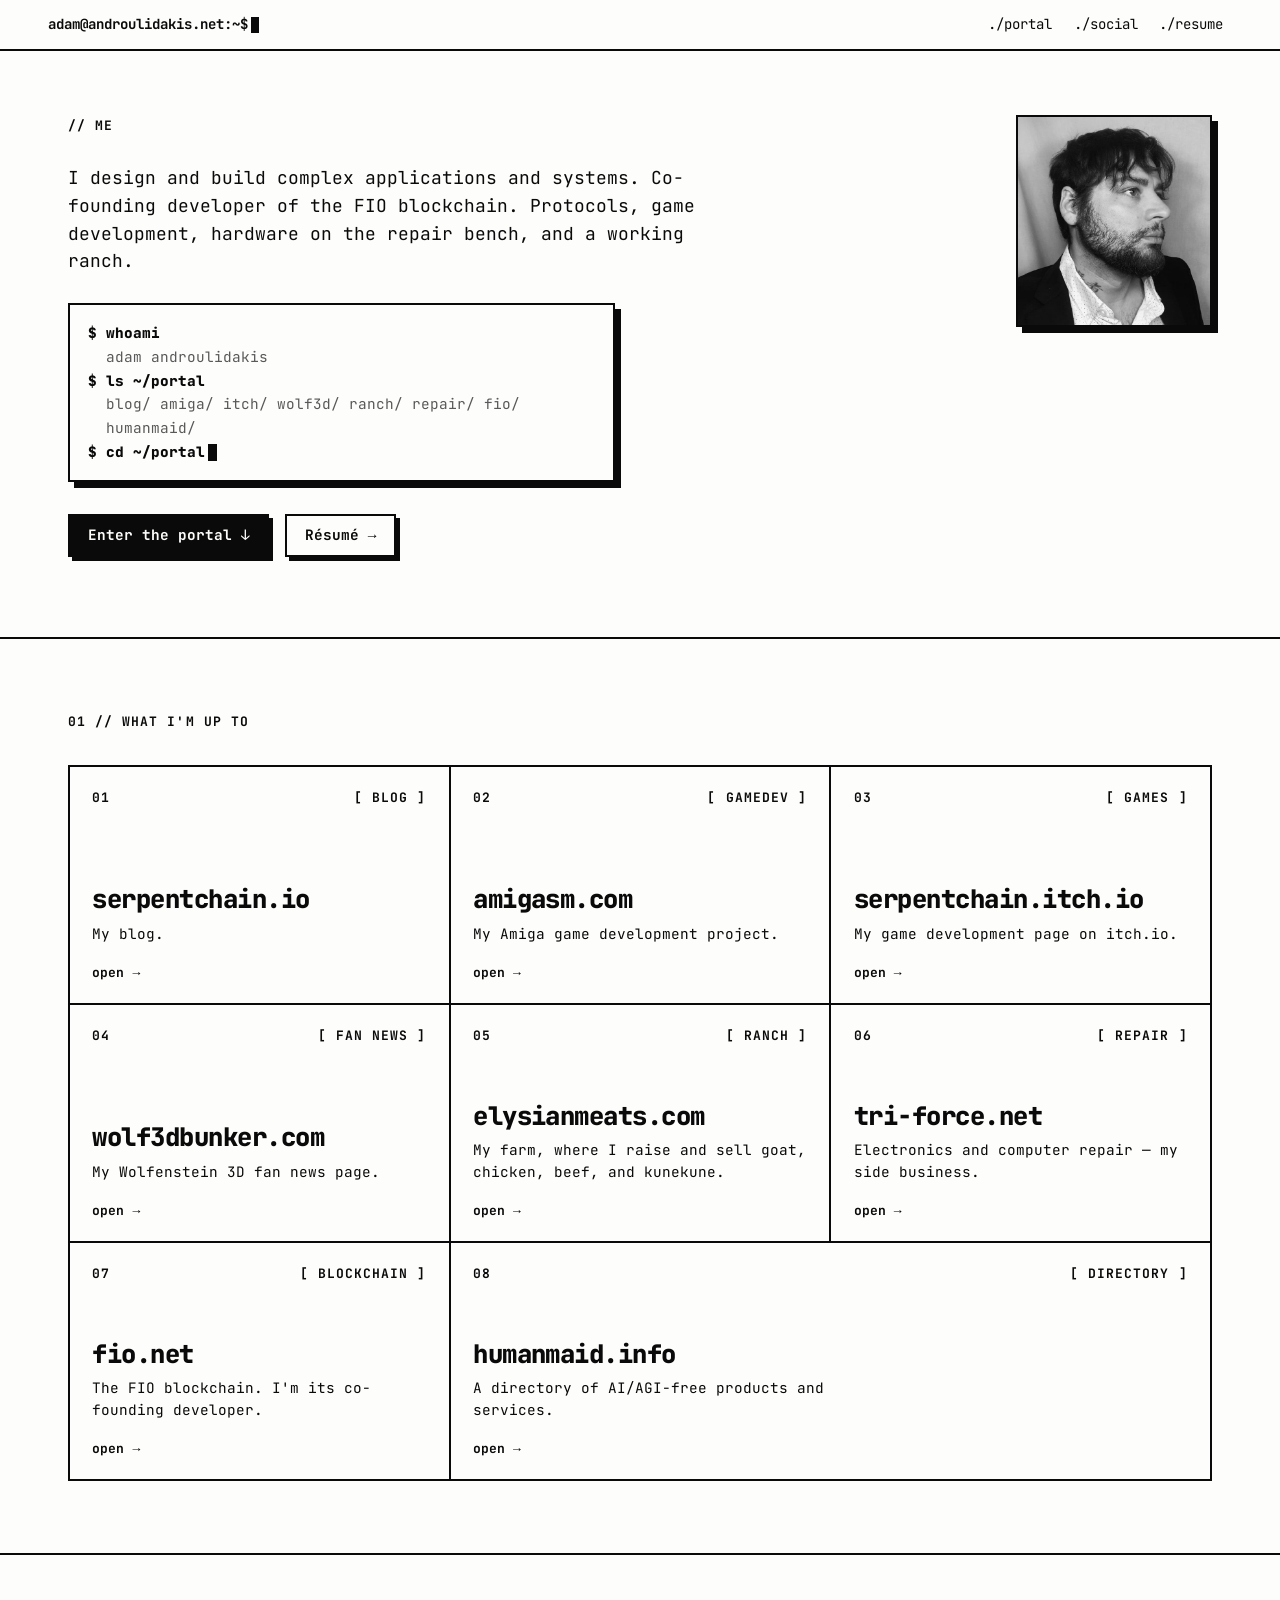
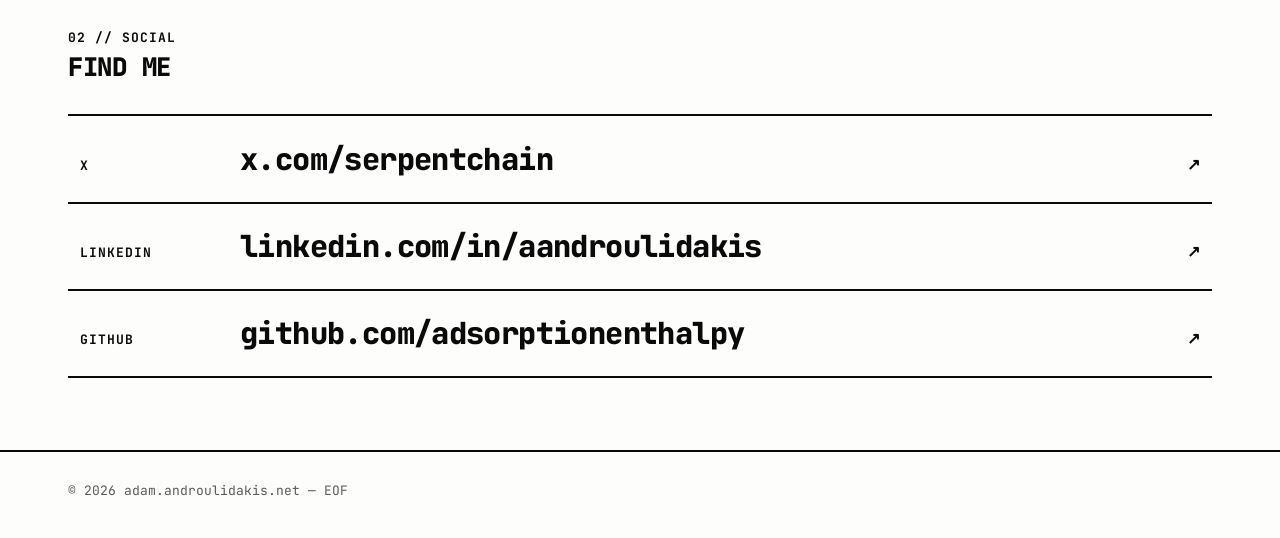
==== index.html @ 2fbc38a6 "Initial commit" ====
<!doctype html>
<html lang="en">

<head>
  <meta charset="utf-8">
  <meta name="viewport" content="width=device-width, initial-scale=1">
  <title>Adam Androulidakis</title>
  <meta name="description"
    content="Adam Androulidakis — programmer in Colorado. Blockchain protocols, game development, research, electronics repair, farming.">
  <link rel="canonical" href="https://adam.androulidakis.net/">
  <meta property="og:title" content="Adam Androulidakis">
  <meta property="og:description"
    content="Programmer. Blockchain protocols, game development, electronics repair, farming.">
  <meta property="og:type" content="website">
  <meta property="og:url" content="https://adam.androulidakis.net/">
  <link rel="icon" href="assets/favicon.svg" type="image/svg+xml">
  <link rel="preload" href="assets/fonts/jetbrains-mono-latin-wght.woff2" as="font" type="font/woff2" crossorigin>
  <link rel="stylesheet" href="assets/css/style.css">
</head>

<body>
  <a class="skip" href="#main">Skip to content</a>

  <header class="bar">
    <a class="bar__id" href="./" aria-label="Adam Androulidakis — home">adam@androulidakis.net:~$<span class="cursor"
        aria-hidden="true"></span></a>
    <nav aria-label="Primary">
      <a href="#portal">./portal</a>
      <a href="#social">./social</a>
      <a href="resume.html">./resume</a>
    </nav>
  </header>

  <main id="main">
    <section class="hero">
      <div class="wrap hero__grid">
        <div class="hero__head">
          <p class="kicker">// Me</p>
        </div>

        <figure class="photo portrait">
          <div class="photo__frame">
            <img src="pics/adam4-bw.jpg" width="192" height="208" alt="Portrait of Adam Androulidakis in profile">
          </div>
        </figure>

        <div class="hero__copy">
          <p class="lede">I design and build complex applications and systems. Co-founding developer of the FIO
            blockchain. Protocols, game development, hardware on the repair bench, and a working ranch.</p>

          <div class="term">
            <p class="cmd">whoami</p>
            <p class="out">adam androulidakis</p>
            <p class="cmd">ls ~/portal</p>
            <p class="out">blog/ amiga/ itch/ wolf3d/ ranch/ repair/ fio/ humanmaid/</p>
            <p class="cmd">cd ~/portal<span class="cursor" aria-hidden="true"></span></p>
          </div>

          <div class="actions">
            <a class="btn btn--solid" href="#portal">Enter the portal ↓</a>
            <a class="btn" href="resume.html">Résumé →</a>
          </div>
        </div>
      </div>
    </section>

    <section class="section" id="portal">
      <div class="wrap">
        <header class="section__head">
          <p data-scramble class="kicker">01 // What I'm up to</p>
        </header>

        <ul class="portal">
          <li>
            <a class="gate" href="https://serpentchain.io" target="_blank" rel="noopener">
              <span class="gate__top"><span>01</span><span>[ blog ]</span></span>
              <span class="gate__host">serpentchain.io</span>
              <span class="gate__desc">My blog.</span>
              <span class="gate__go">open</span>
            </a>
          </li>
          <li>
            <a class="gate" href="https://amigasm.com" target="_blank" rel="noopener">
              <span class="gate__top"><span>02</span><span>[ gamedev ]</span></span>
              <span class="gate__host">amigasm.com</span>
              <span class="gate__desc">My Amiga game development project.</span>
              <span class="gate__go">open</span>
            </a>
          </li>
          <li>
            <a class="gate" href="https://serpentchain.itch.io" target="_blank" rel="noopener">
              <span class="gate__top"><span>03</span><span>[ games ]</span></span>
              <span class="gate__host">serpentchain.itch.io</span>
              <span class="gate__desc">My game development page on itch.io.</span>
              <span class="gate__go">open</span>
            </a>
          </li>
          <li>
            <a class="gate" href="https://wolf3dbunker.com" target="_blank" rel="noopener">
              <span class="gate__top"><span>04</span><span>[ fan news ]</span></span>
              <span class="gate__host">wolf3dbunker.com</span>
              <span class="gate__desc">My Wolfenstein 3D fan news page.</span>
              <span class="gate__go">open</span>
            </a>
          </li>
          <li>
            <a class="gate" href="https://elysianmeats.com" target="_blank" rel="noopener">
              <span class="gate__top"><span>05</span><span>[ ranch ]</span></span>
              <span class="gate__host">elysianmeats.com</span>
              <span class="gate__desc">My farm, where I raise and sell goat, chicken, beef, and kunekune.</span>
              <span class="gate__go">open</span>
            </a>
          </li>
          <li>
            <a class="gate" href="https://tri-force.net" target="_blank" rel="noopener">
              <span class="gate__top"><span>06</span><span>[ repair ]</span></span>
              <span class="gate__host">tri-force.net</span>
              <span class="gate__desc">Electronics and computer repair — my side business.</span>
              <span class="gate__go">open</span>
            </a>
          </li>
          <li>
            <a class="gate" href="https://fio.net" target="_blank" rel="noopener">
              <span class="gate__top"><span>07</span><span>[ blockchain ]</span></span>
              <span class="gate__host">fio.net</span>
              <span class="gate__desc">The FIO blockchain. I'm its co-founding developer.</span>
              <span class="gate__go">open</span>
            </a>
          </li>
          <li>
            <a class="gate" href="https://humanmaid.info" target="_blank" rel="noopener">
              <span class="gate__top"><span>08</span><span>[ directory ]</span></span>
              <span class="gate__host">humanmaid.info</span>
              <span class="gate__desc">A directory of AI/AGI-free products and services.</span>
              <span class="gate__go">open</span>
            </a>
          </li>
        </ul>
      </div>
    </section>

    <section class="section" id="social">
      <div class="wrap">
        <header class="section__head">
          <p class="kicker">02 // social</p>
          <h2 data-scramble>Find me</h2>
        </header>

        <ul class="social">
          <li>
            <a href="https://x.com/serpentchain" target="_blank" rel="noopener me">
              <span class="social__net">X</span>
              <span class="social__url">x.com/serpentchain</span>
              <span class="social__go" aria-hidden="true">↗</span>
            </a>
          </li>
          <li>
            <a href="https://linkedin.com/in/aandroulidakis" target="_blank" rel="noopener me">
              <span class="social__net">LinkedIn</span>
              <span class="social__url">linkedin.com/in/aandroulidakis</span>
              <span class="social__go" aria-hidden="true">↗</span>
            </a>
          </li>
          <li>
            <a href="https://github.com/adsorptionenthalpy" target="_blank" rel="noopener me">
              <span class="social__net">GitHub</span>
              <span class="social__url">github.com/adsorptionenthalpy</span>
              <span class="social__go" aria-hidden="true">↗</span>
            </a>
          </li>
        </ul>
      </div>
    </section>
  </main>

  <footer class="foot">
    <div class="wrap">
      <p class="mute">© 2026 adam.androulidakis.net — EOF</p>
    </div>
  </footer>

  <script src="assets/js/main.js" defer></script>
</body>

</html>
---- assets/css/style.css ----
/* adam.androulidakis.net — black on white, monospace, terminal-flavoured */

@font-face {
  font-family: "JetBrains Mono";
  src: url("../fonts/jetbrains-mono-latin-wght.woff2") format("woff2");
  font-weight: 100 800;
  font-style: normal;
  font-display: swap;
}

:root {
  --paper: #fdfdfb;
  --ink: #0a0a0a;
  --mute: #595959;
  --mono: "JetBrains Mono", ui-monospace, "Cascadia Mono", Consolas, Menlo, monospace;
  --wrap: 1240px;
  --pad: clamp(1.1rem, 4vw, 3rem);
  --rule: 2px;
}

*, *::before, *::after { box-sizing: border-box; }

html { scroll-behavior: smooth; -webkit-text-size-adjust: 100%; scroll-padding-top: 4.5rem; }

body {
  margin: 0;
  color: var(--ink);
  background: var(--paper);
  font: 400 1rem/1.65 var(--mono);
  overflow-x: hidden;
}

::selection { background: var(--ink); color: var(--paper); }

a { color: inherit; text-decoration-thickness: 2px; text-underline-offset: 3px; }
a:hover { background: var(--ink); color: var(--paper); text-decoration: none; }
a:focus-visible, button:focus-visible { outline: 3px solid var(--ink); outline-offset: 3px; }

h1, h2, h3, p, ul, ol, figure { margin: 0; }
ul, ol { padding: 0; list-style: none; }

.skip { position: absolute; left: -999px; top: 0; padding: .5rem 1rem; background: var(--ink); color: var(--paper); z-index: 20; }
.skip:focus { left: 0; }

.wrap { max-width: var(--wrap); margin-inline: auto; padding-inline: var(--pad); }

.mute { color: var(--mute); }

.kicker { font-size: .8125rem; font-weight: 700; letter-spacing: .08em; text-transform: uppercase; }

.name {
  margin-top: .35rem;
  font-size: clamp(1.4rem, 2.4vw, 1.9rem);
  font-weight: 800;
  line-height: 1.15;
  letter-spacing: -.01em;
  text-transform: uppercase;
}

/* Portraits: the original photos, unedited, in a framed box at a fixed display size. */
.photo__frame {
  display: inline-block;
  border: var(--rule) solid var(--ink);
  box-shadow: 6px 6px 0 var(--ink);
  background: #fff;
  line-height: 0;
}
.photo img { display: block; object-fit: cover; }
.photo figcaption { margin-top: .9rem; font-size: .75rem; color: var(--mute); }

/* ── top bar ─────────────────────────────────────────── */

.bar {
  position: sticky;
  top: 0;
  z-index: 10;
  display: flex;
  flex-wrap: wrap;
  align-items: center;
  justify-content: space-between;
  gap: .25rem 1.5rem;
  padding: .7rem var(--pad);
  background: var(--paper);
  border-bottom: var(--rule) solid var(--ink);
  font-size: .875rem;
}
.bar a { text-decoration: none; }
.bar__id { font-weight: 700; white-space: nowrap; }
.bar__id:hover { background: none; color: inherit; }
.bar nav { display: flex; gap: .25rem; }
.bar nav a { padding: .1rem .55rem; }
.bar nav a[aria-current="page"] { background: var(--ink); color: var(--paper); }

.cursor {
  display: inline-block;
  width: .6em;
  height: 1.15em;
  margin-left: .2em;
  background: currentColor;
  vertical-align: text-bottom;
  animation: blink 1.1s steps(1) infinite;
}
@keyframes blink { 50% { opacity: 0; } }

/* ── hero ────────────────────────────────────────────── */

.hero { padding-block: clamp(2rem, 5vw, 4rem) clamp(3rem, 7vw, 5rem); }

.hero__grid {
  display: grid;
  grid-template-columns: minmax(0, 1fr) auto;
  grid-template-rows: auto 1fr;
  grid-template-areas: "head pic" "copy pic";
  gap: 1.75rem clamp(2rem, 6vw, 5rem);
  align-items: start;
}
.hero__head { grid-area: head; }
.hero__copy { grid-area: copy; }
.portrait   { grid-area: pic; }
.portrait img { width: 192px; height: 208px; }

.lede { max-width: 36em; font-size: clamp(1rem, 1.4vw, 1.15rem); line-height: 1.55; }

.term {
  max-width: 38em;
  margin-top: 1.75rem;
  padding: 1rem 1.15rem;
  border: var(--rule) solid var(--ink);
  font-size: .9rem;
  box-shadow: 6px 6px 0 var(--ink);
  background: var(--paper);
}
.term p { overflow-wrap: anywhere; }
.term .cmd { font-weight: 800; }
.term .cmd::before { content: "$ "; }
.term .out { color: var(--mute); padding-left: 1.2em; }

.actions { display: flex; flex-wrap: wrap; gap: 1rem; margin-top: 2rem; }
.btn {
  display: inline-block;
  padding: .6rem 1.1rem;
  border: var(--rule) solid var(--ink);
  background: var(--paper);
  color: var(--ink);
  font: 700 .9rem/1.4 var(--mono);
  text-decoration: none;
  cursor: pointer;
  transition: transform .12s, box-shadow .12s;
  box-shadow: 4px 4px 0 var(--ink);
}
.btn:hover { background: var(--ink); color: var(--paper); transform: translate(2px, 2px); box-shadow: 2px 2px 0 var(--ink); }
.btn--solid { background: var(--ink); color: var(--paper); }
.btn--solid:hover { background: var(--paper); color: var(--ink); }

/* ── sections ────────────────────────────────────────── */

.section { padding-block: clamp(2.5rem, 6vw, 4.5rem); border-top: var(--rule) solid var(--ink); }
.section__head { margin-bottom: clamp(1.25rem, 3vw, 2rem); }
.section__head h2 {
  margin-top: .3rem;
  font-size: clamp(1.25rem, 2.2vw, 1.6rem);
  font-weight: 800;
  line-height: 1.15;
  letter-spacing: -.01em;
  text-transform: uppercase;
}

/* ── portal ──────────────────────────────────────────── */

.portal { display: grid; grid-template-columns: repeat(3, minmax(0, 1fr)); padding: 1px; }
.portal li { display: flex; }
/* a short last row stretches to close the grid, whatever the number of gates */
.portal li:last-child:nth-child(3n + 1) { grid-column: 1 / -1; }
.portal li:last-child:nth-child(3n + 2) { grid-column: span 2; }

.gate {
  position: relative;
  display: flex;
  flex: 1;
  flex-direction: column;
  min-height: 15rem;
  margin: -1px;
  padding: 1.25rem 1.4rem 1.2rem;
  border: var(--rule) solid var(--ink);
  text-decoration: none;
  overflow: hidden;
  isolation: isolate;
  transition: color .15s .05s;
}
.gate::before {               /* black wipes up from the bottom edge */
  content: "";
  position: absolute;
  inset: 0;
  z-index: -1;
  background: var(--ink);
  clip-path: inset(100% 0 0 0);
  transition: clip-path .28s cubic-bezier(.3, .7, .2, 1);
}
.gate:hover, .gate:focus-visible { background: none; color: var(--paper); }
.gate:hover::before, .gate:focus-visible::before { clip-path: inset(0); }

.gate__top { display: flex; justify-content: space-between; font-size: .8125rem; font-weight: 700; letter-spacing: .08em; text-transform: uppercase; }
.gate__host { margin-top: auto; padding-top: 2.5rem; font-size: clamp(1.25rem, 2vw, 1.6rem); font-weight: 800; letter-spacing: -.02em; line-height: 1.15; overflow-wrap: anywhere; }
.gate__desc { margin-top: .5rem; font-size: .9rem; line-height: 1.5; max-width: 30em; }
.gate__go { margin-top: 1.1rem; font-size: .8125rem; font-weight: 700; }
.gate__go::after { content: " →"; display: inline-block; transition: transform .2s; white-space: pre; }
.gate:hover .gate__go::after { transform: translateX(6px); }

/* ── social ──────────────────────────────────────────── */

.social { border-top: var(--rule) solid var(--ink); }
.social a {
  display: grid;
  grid-template-columns: 9rem minmax(0, 1fr) auto;
  align-items: baseline;
  gap: 1rem;
  padding: 1.1rem .75rem;
  border-bottom: var(--rule) solid var(--ink);
  text-decoration: none;
}
.social__net { font-size: .8125rem; font-weight: 700; letter-spacing: .08em; text-transform: uppercase; }
.social__url { font-size: clamp(1.05rem, 3vw, 1.9rem); font-weight: 800; letter-spacing: -.02em; overflow-wrap: anywhere; }
.social__go { font-weight: 800; transition: transform .2s; }
.social a:hover .social__go { transform: translate(4px, -4px); }

/* ── footer ──────────────────────────────────────────── */

.foot { border-top: var(--rule) solid var(--ink); padding-block: 1.75rem 2.25rem; font-size: .8125rem; }
.foot .wrap { display: flex; flex-wrap: wrap; justify-content: space-between; gap: .5rem 2rem; }

/* ── résumé ──────────────────────────────────────────── */

.cv-head { padding-block: clamp(2rem, 5vw, 4rem) clamp(2.5rem, 5vw, 3.5rem); }
.cv-head__grid { display: grid; grid-template-columns: minmax(0, 1fr) auto; gap: 2rem clamp(2rem, 6vw, 5rem); align-items: start; }
.cv-head .photo img { width: 128px; height: 128px; }
.cv-contact { display: grid; grid-template-columns: auto minmax(0, 1fr); gap: .2rem 1.25rem; margin-top: 1.5rem; font-size: .9rem; }
.cv-contact dt { font-weight: 800; }
.cv-contact dd { margin: 0; overflow-wrap: anywhere; }

.cv-section { padding-block: clamp(2rem, 5vw, 3.25rem); border-top: var(--rule) solid var(--ink); }
.cv-section h2 { font-size: clamp(1.25rem, 2.2vw, 1.6rem); font-weight: 800; line-height: 1.15; letter-spacing: -.01em; text-transform: uppercase; margin-bottom: 1.5rem; }
.cv-summary { max-width: 46em; font-size: 1rem; }

.cv-entry { display: grid; grid-template-columns: 13.5rem minmax(0, 1fr); gap: .5rem 2rem; padding-block: 1.5rem; border-top: 1px solid var(--ink); }
.cv-entry:first-of-type { border-top: 0; padding-top: 0; }
.cv-when { font-size: .8125rem; font-weight: 700; letter-spacing: .04em; text-transform: uppercase; padding-top: .2rem; }
.cv-entry h3 { font-size: 1.1rem; font-weight: 800; line-height: 1.3; }
.cv-org { margin-top: .15rem; font-size: .9rem; color: var(--mute); }
.cv-org b { color: var(--ink); }
.cv-list { margin-top: .75rem; font-size: .92rem; max-width: 50em; }
.cv-list li { position: relative; padding-left: 1.4em; margin-top: .3rem; }
.cv-list li::before { content: ">"; position: absolute; left: 0; font-weight: 800; }
.cv-note { margin-top: 1.25rem; font-style: italic; color: var(--mute); font-size: .9rem; }

.tags { display: flex; flex-wrap: wrap; gap: .35rem; margin-top: .85rem; }
.tags li { padding: .05rem .5rem; border: 1.5px solid var(--ink); font-size: .78rem; font-weight: 500; }

/* ── responsive ──────────────────────────────────────── */

@media (max-width: 960px) {
  .portal { grid-template-columns: repeat(2, minmax(0, 1fr)); }
  .portal li:last-child:nth-child(n) { grid-column: auto; }
  .portal li:last-child:nth-child(odd) { grid-column: 1 / -1; }
}

@media (max-width: 880px) {
  .hero__grid { grid-template-columns: minmax(0, 1fr); grid-template-rows: none; grid-template-areas: "head" "pic" "copy"; }
  .cv-head__grid { grid-template-columns: minmax(0, 1fr); }
  .cv-head .photo { order: -1; }
}

@media (max-width: 720px) {
  .portal { grid-template-columns: minmax(0, 1fr); }
  .portal li:last-child:nth-child(n) { grid-column: auto; }
  .gate { min-height: 11.5rem; }
  .gate__host { padding-top: 1.5rem; }
  .social a { grid-template-columns: minmax(0, 1fr) auto; }
  .social__net { grid-column: 1 / -1; }
  .cv-entry { grid-template-columns: minmax(0, 1fr); }
}

@media (prefers-reduced-motion: reduce) {
  html { scroll-behavior: auto; }
  .cursor { animation: none; }
  *, *::before, *::after { transition: none !important; }
}

@media print {
  body { background: #fff; font-size: 10pt; }
  .bar, .actions, .foot, .skip, .cv-head .photo { display: none !important; }
  .cv-entry { break-inside: avoid; }
  a { text-decoration: none; }
}
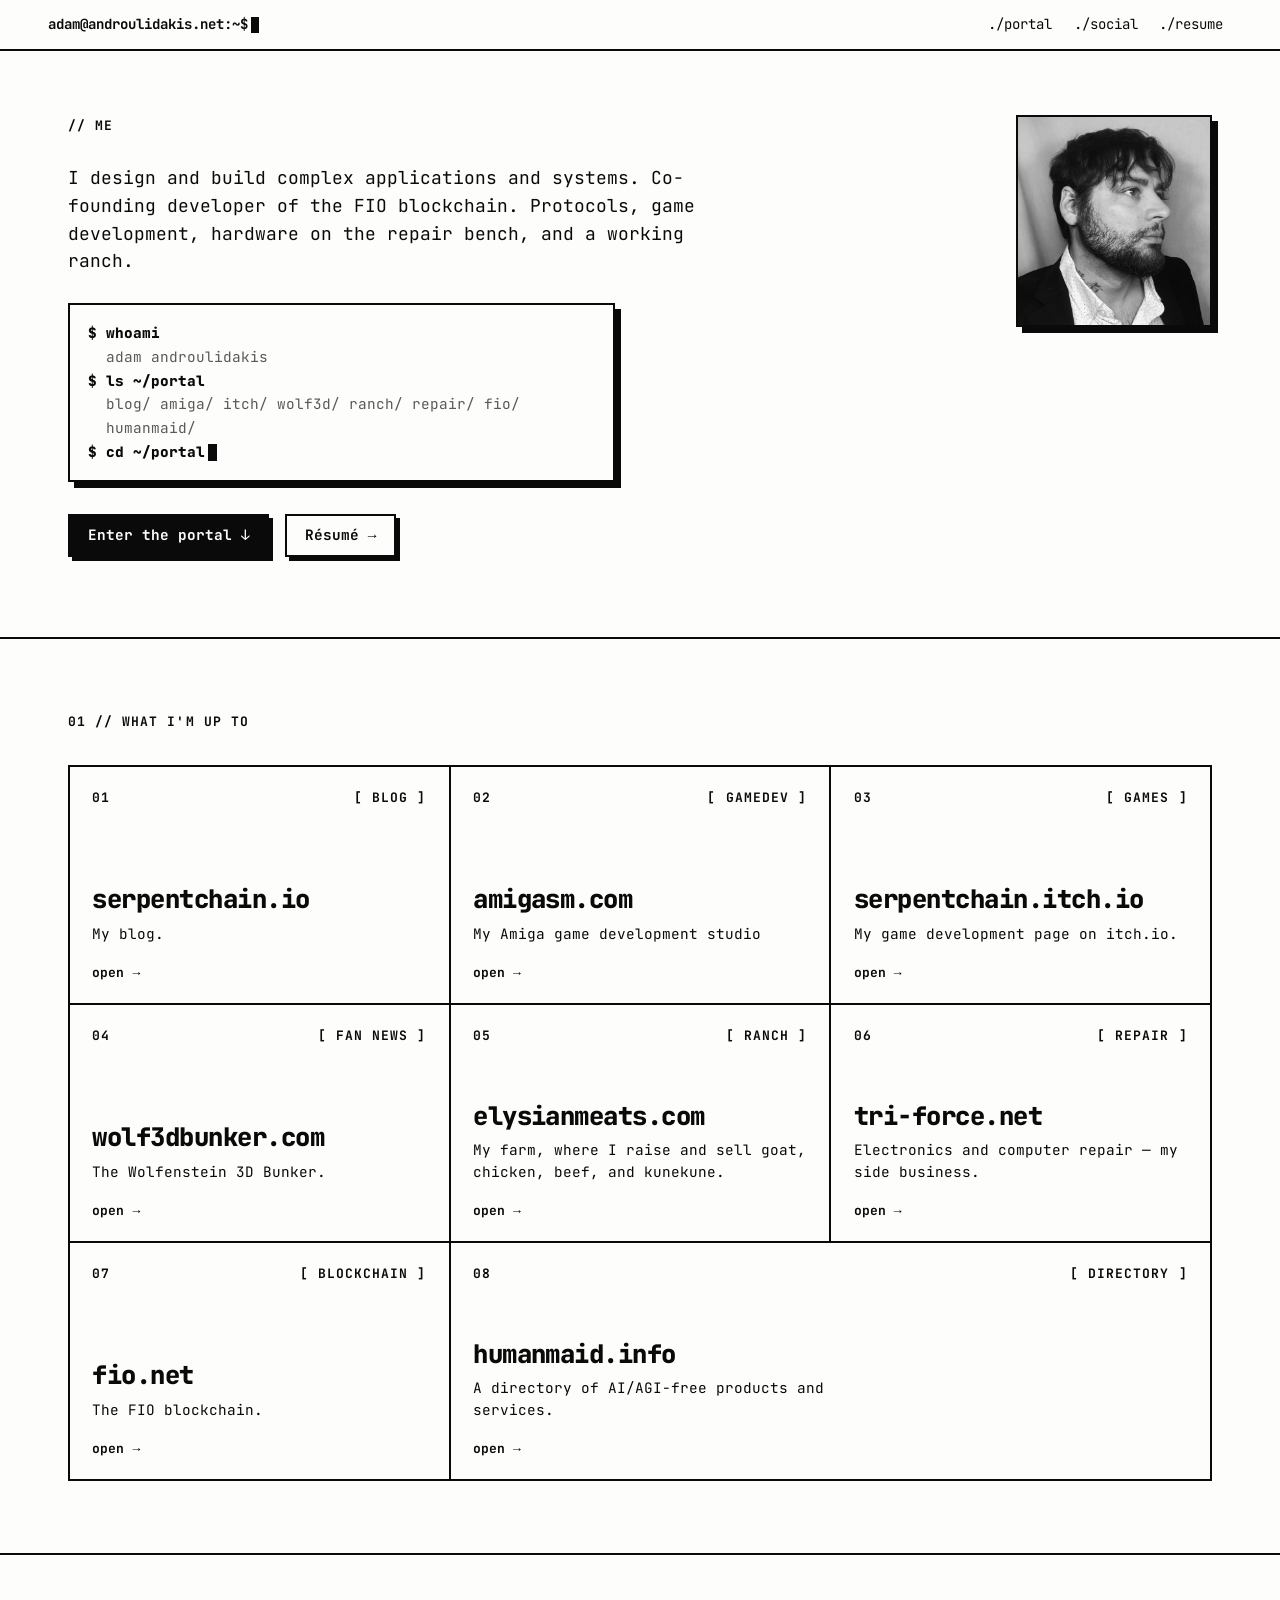
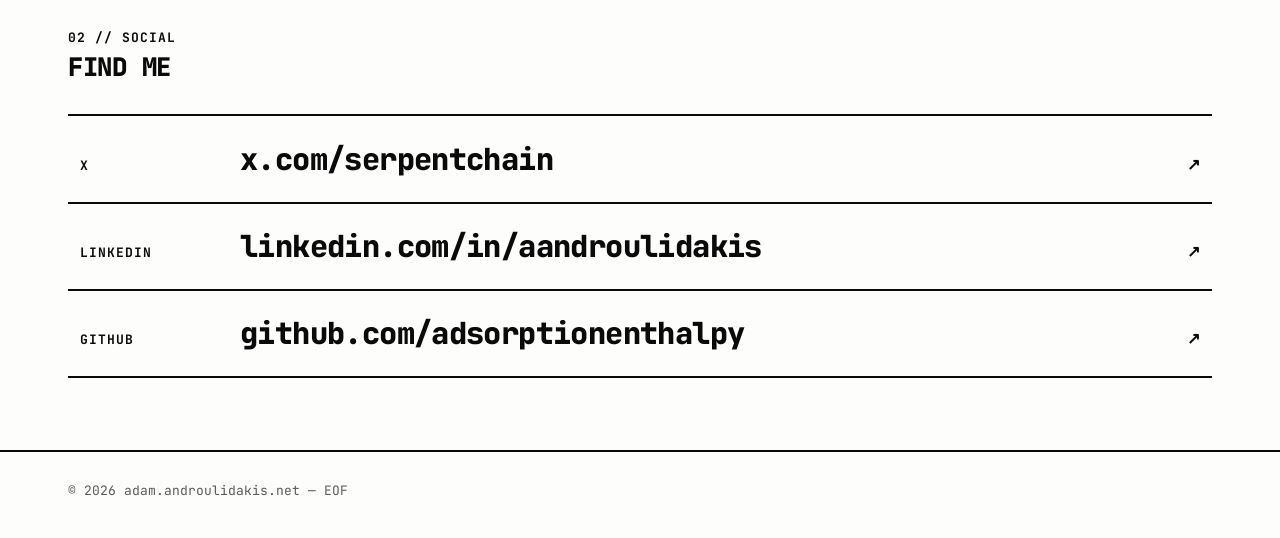
==== commit a64eda6a: "Update index.html" ====
--- a/index.html
+++ b/index.html
@@ -83,7 +83,7 @@
             <a class="gate" href="https://amigasm.com" target="_blank" rel="noopener">
               <span class="gate__top"><span>02</span><span>[ gamedev ]</span></span>
               <span class="gate__host">amigasm.com</span>
-              <span class="gate__desc">My Amiga game development project.</span>
+              <span class="gate__desc">My Amiga game development studio</span>
               <span class="gate__go">open</span>
             </a>
           </li>
@@ -99,7 +99,7 @@
             <a class="gate" href="https://wolf3dbunker.com" target="_blank" rel="noopener">
               <span class="gate__top"><span>04</span><span>[ fan news ]</span></span>
               <span class="gate__host">wolf3dbunker.com</span>
-              <span class="gate__desc">My Wolfenstein 3D fan news page.</span>
+              <span class="gate__desc">The Wolfenstein 3D Bunker.</span>
               <span class="gate__go">open</span>
             </a>
           </li>
@@ -123,7 +123,7 @@
             <a class="gate" href="https://fio.net" target="_blank" rel="noopener">
               <span class="gate__top"><span>07</span><span>[ blockchain ]</span></span>
               <span class="gate__host">fio.net</span>
-              <span class="gate__desc">The FIO blockchain. I'm its co-founding developer.</span>
+              <span class="gate__desc">The FIO blockchain.</span>
               <span class="gate__go">open</span>
             </a>
           </li>
@@ -182,4 +182,4 @@
   <script src="assets/js/main.js" defer></script>
 </body>
 
-</html>+</html>
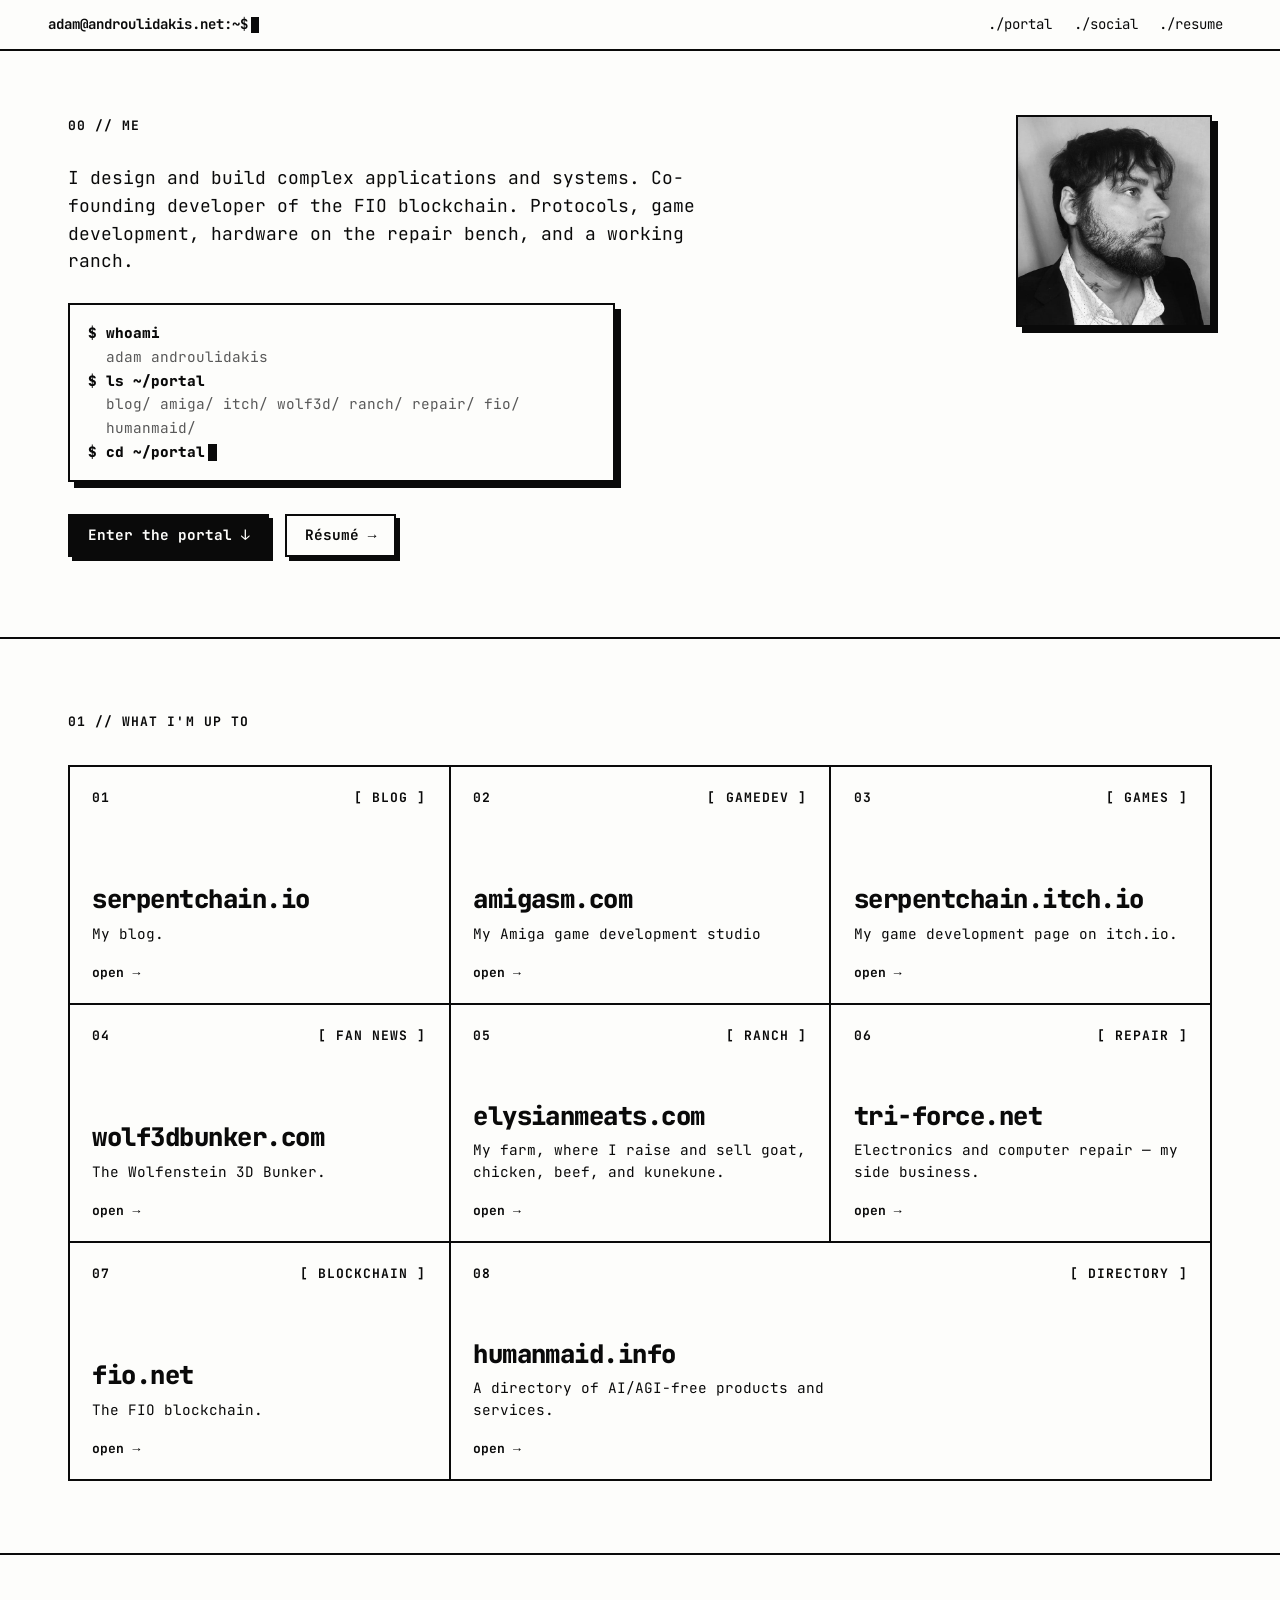
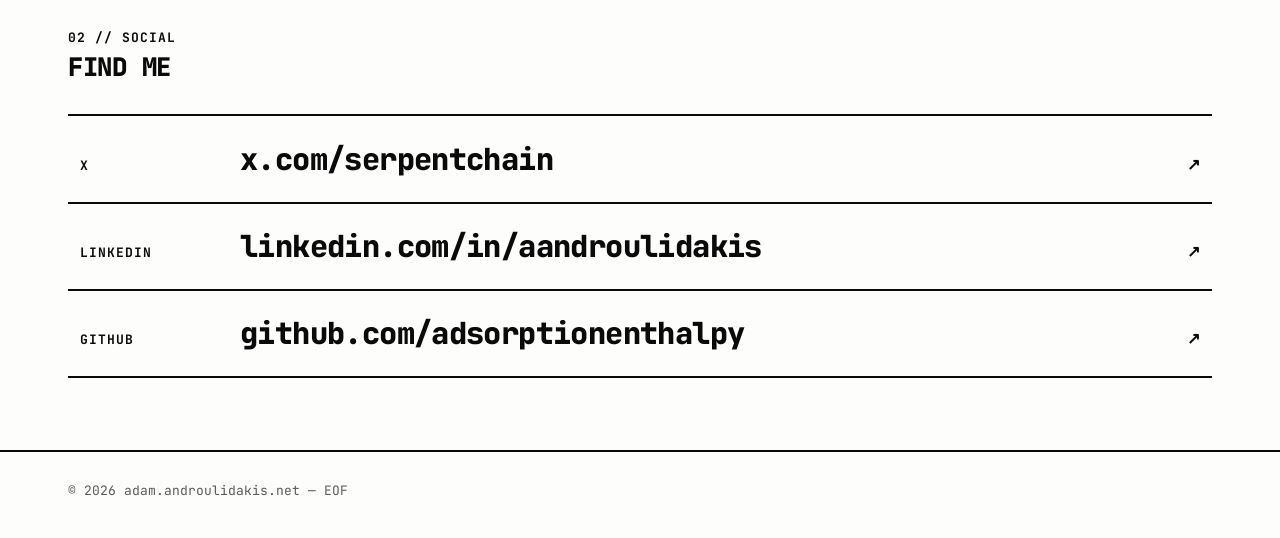
==== commit 139adc43: "Update index.html" ====
--- a/index.html
+++ b/index.html
@@ -35,7 +35,7 @@
     <section class="hero">
       <div class="wrap hero__grid">
         <div class="hero__head">
-          <p class="kicker">// Me</p>
+          <p data-scramble class="kicker">00 // Me</p>
         </div>
 
         <figure class="photo portrait">
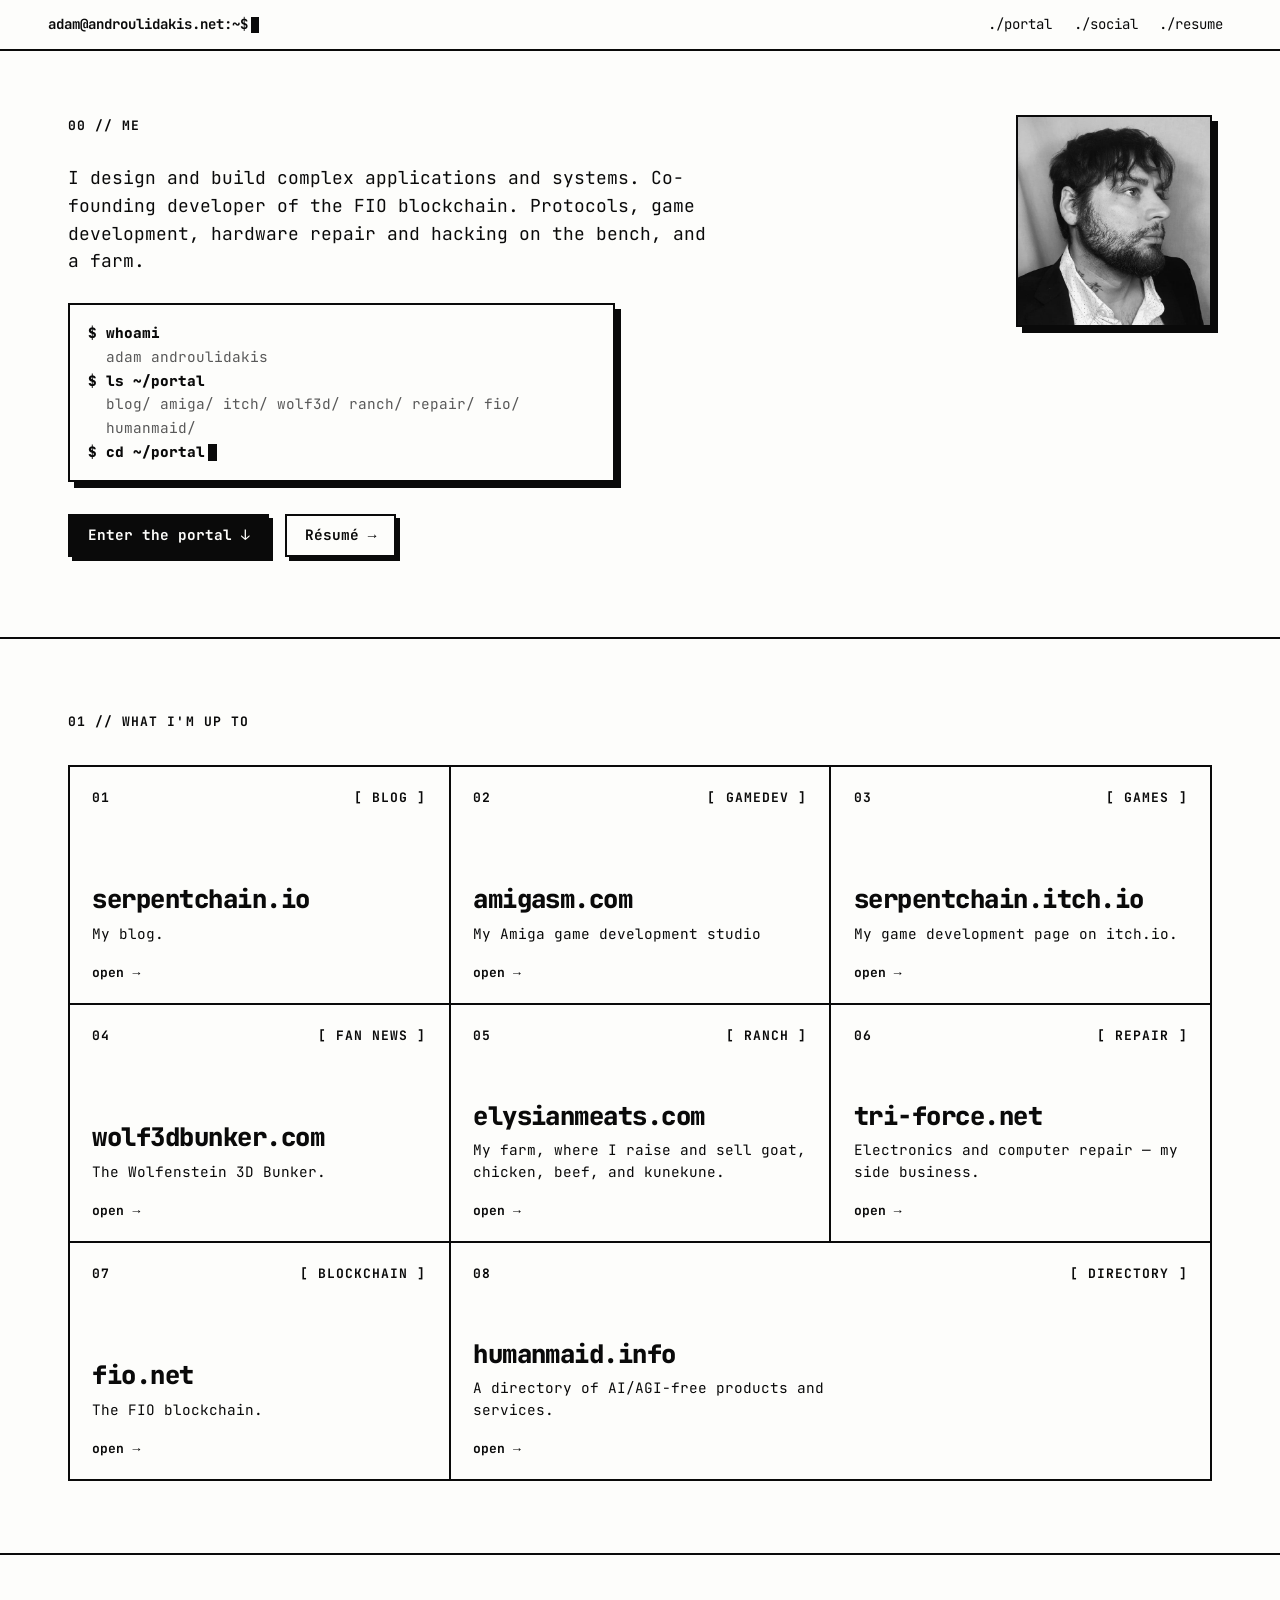
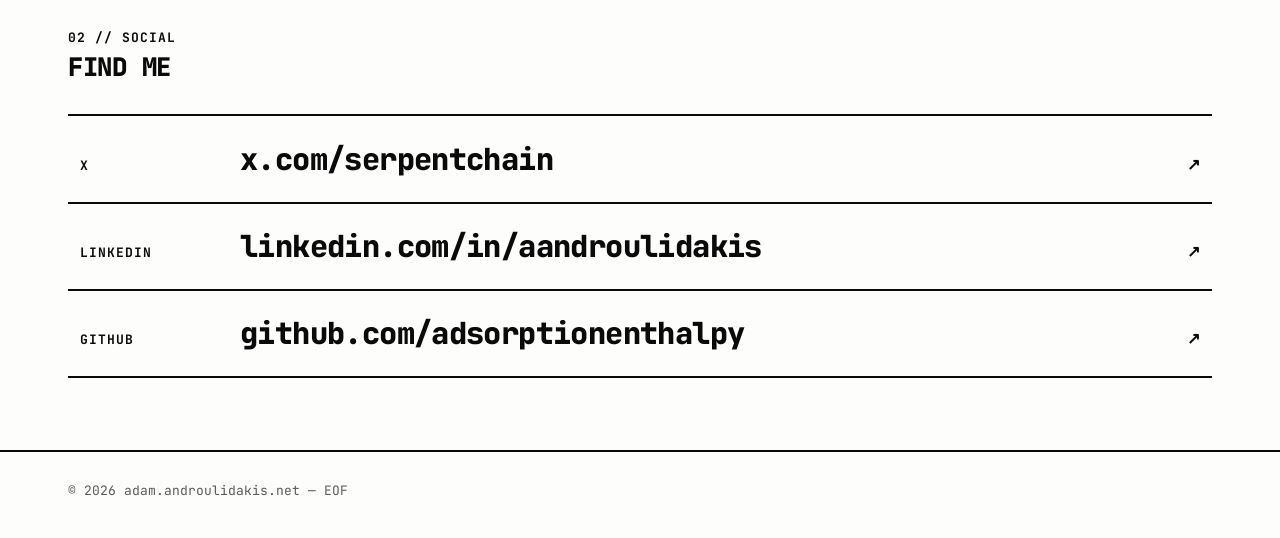
==== commit a819bf23: "Update index.html" ====
--- a/index.html
+++ b/index.html
@@ -46,7 +46,7 @@
 
         <div class="hero__copy">
           <p class="lede">I design and build complex applications and systems. Co-founding developer of the FIO
-            blockchain. Protocols, game development, hardware on the repair bench, and a working ranch.</p>
+            blockchain. Protocols, game development, hardware repair and hacking on the bench, and a farm.</p>
 
           <div class="term">
             <p class="cmd">whoami</p>
